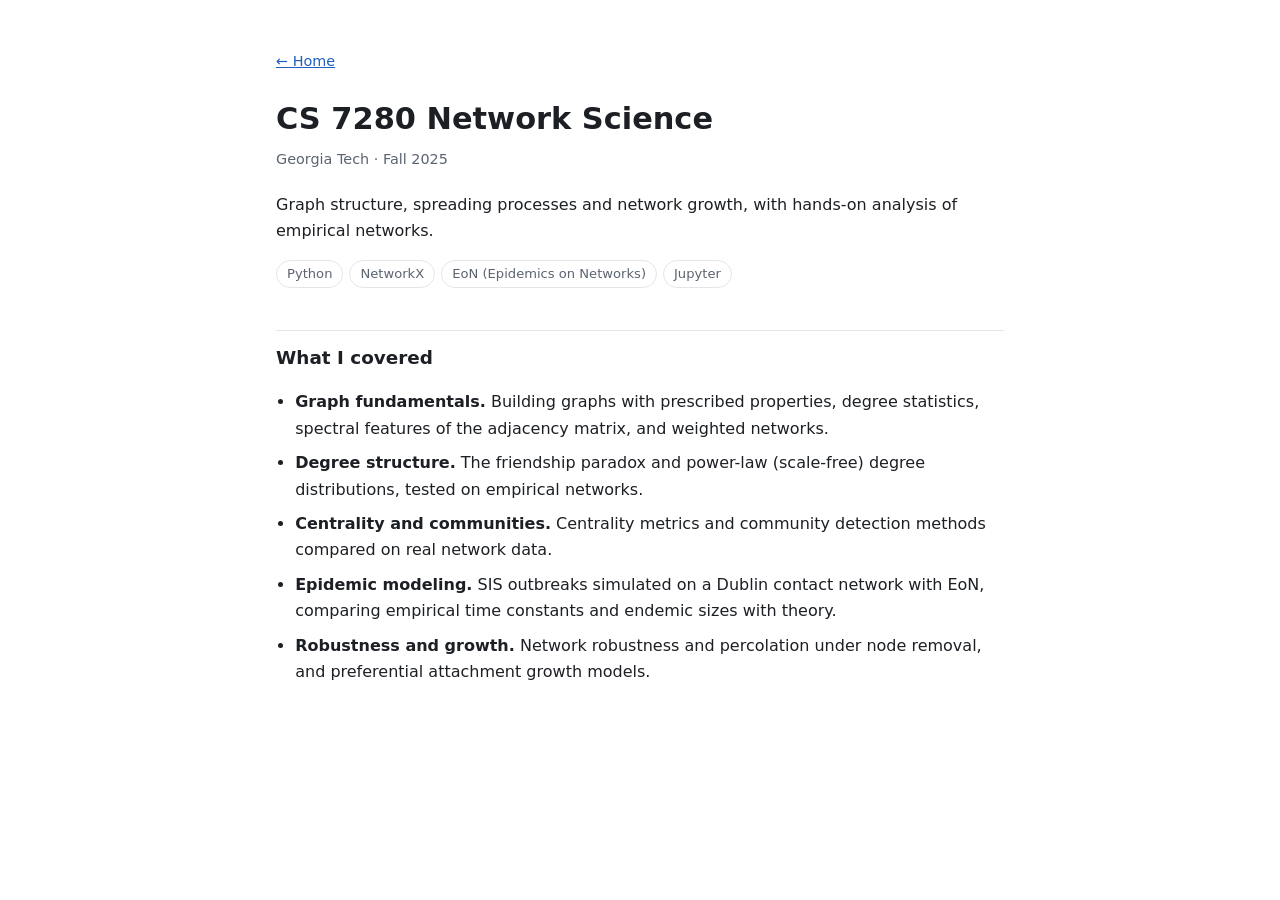
==== coursework/cs7280.html @ 8889e4fe "Add portfolio site" ====
<!doctype html>
<html lang="en"><head><meta charset="utf-8"><meta name="viewport" content="width=device-width,initial-scale=1">
<meta name="robots" content="noindex,nofollow">
<title>CS 7280 Network Science</title><link rel="stylesheet" href="../style.css"></head>
<body><main><a class="back" href="../index.html">&larr; Home</a>
<h1>CS 7280 Network Science</h1>
<p class="meta">Georgia Tech &middot; Fall 2025</p>
<p>Graph structure, spreading processes and network growth, with hands-on analysis of empirical networks.</p>
<div class="tags"><span>Python</span><span>NetworkX</span><span>EoN (Epidemics on Networks)</span><span>Jupyter</span></div>
<h2>What I covered</h2><ul><li><strong>Graph fundamentals.</strong> Building graphs with prescribed properties, degree statistics, spectral features of the adjacency matrix, and weighted networks.</li><li><strong>Degree structure.</strong> The friendship paradox and power-law (scale-free) degree distributions, tested on empirical networks.</li><li><strong>Centrality and communities.</strong> Centrality metrics and community detection methods compared on real network data.</li><li><strong>Epidemic modeling.</strong> SIS outbreaks simulated on a Dublin contact network with EoN, comparing empirical time constants and endemic sizes with theory.</li><li><strong>Robustness and growth.</strong> Network robustness and percolation under node removal, and preferential attachment growth models.</li></ul></main></body></html>
---- style.css ----
:root{--bg:#fff;--fg:#1c1f24;--muted:#5b6470;--line:#e3e6ea;--accent:#1f5fbf;--card:#f7f8fa}
@media (prefers-color-scheme:dark){:root{--bg:#14171b;--fg:#e8eaed;--muted:#9aa3ae;--line:#2a2f36;--accent:#7aa7ff;--card:#1b1f25}}
*{box-sizing:border-box}
body{margin:0;background:var(--bg);color:var(--fg);font:16px/1.65 system-ui,-apple-system,Segoe UI,Roboto,sans-serif}
main{max-width:760px;margin:0 auto;padding:48px 16px 80px}
a{color:var(--accent)}
h1{font-size:1.9rem;margin:0 0 4px}
h2{font-size:1.15rem;margin:36px 0 8px;padding-top:12px;border-top:1px solid var(--line)}
.sub{color:var(--muted);margin:0 0 28px}
.card{display:block;padding:16px 18px;margin:14px 0;background:var(--card);border:1px solid var(--line);border-radius:10px;text-decoration:none;color:inherit}
.card:hover{border-color:var(--accent)}
.card h3{margin:0 0 4px;font-size:1.05rem;color:var(--accent)}
.card p{margin:0;color:var(--muted);font-size:.95rem}
.meta{color:var(--muted);font-size:.9rem;margin:0 0 20px}
ul{padding-left:1.2rem}li{margin:8px 0}
table{border-collapse:collapse;width:100%;font-size:.95rem;margin:12px 0}
th,td{text-align:left;padding:8px 10px;border-bottom:1px solid var(--line)}
th{color:var(--muted);font-weight:600}
td.n,th.n{text-align:right;font-variant-numeric:tabular-nums}
.tags span{display:inline-block;margin:0 6px 6px 0;padding:2px 10px;border:1px solid var(--line);border-radius:99px;font-size:.82rem;color:var(--muted)}
.back{display:inline-block;margin-bottom:20px;font-size:.9rem}
@media (max-width:480px){main{padding-top:28px}}
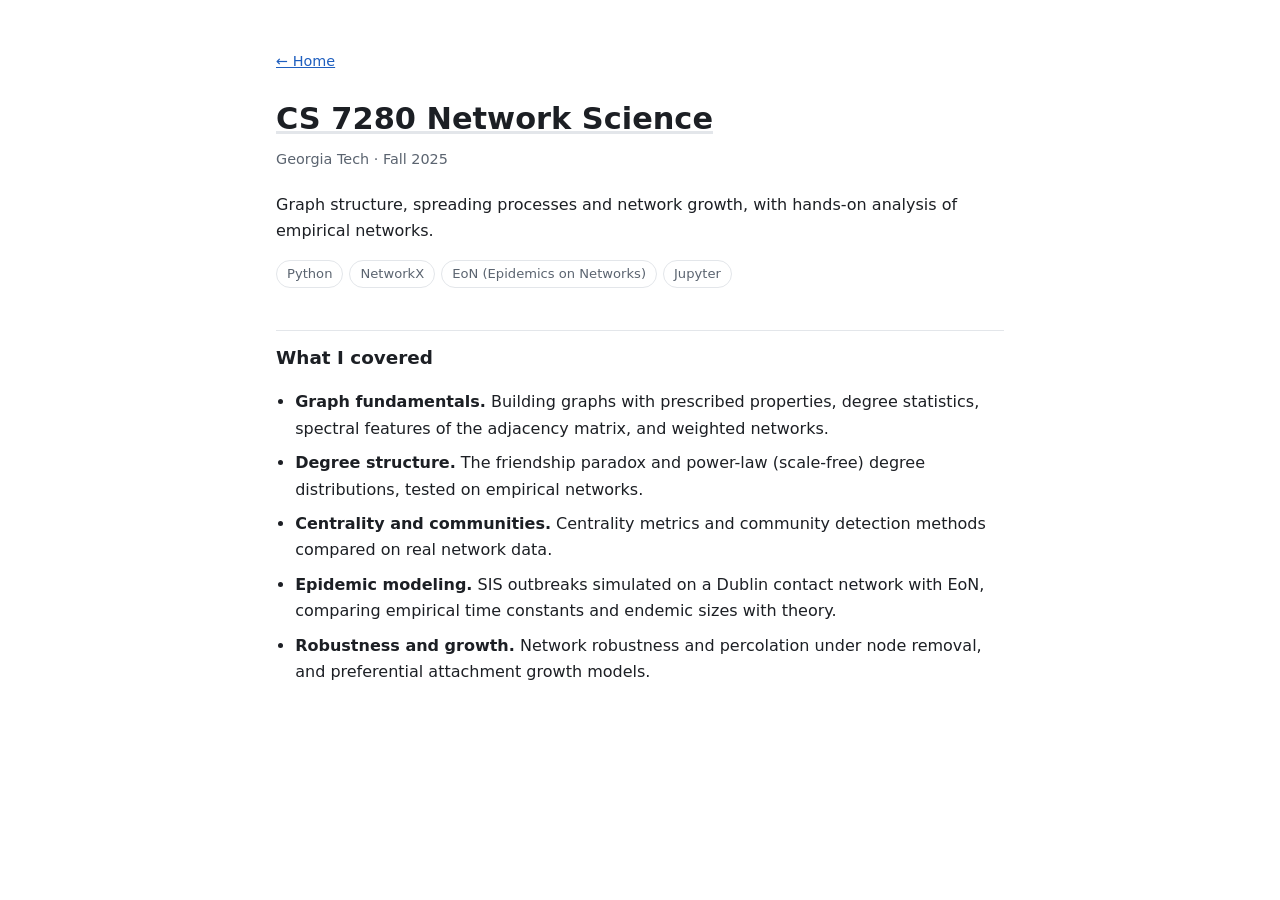
==== commit 159c0f0d: "Add syllabi links" ====
--- a/coursework/cs7280.html
+++ b/coursework/cs7280.html
@@ -3,7 +3,7 @@
 <meta name="robots" content="noindex,nofollow">
 <title>CS 7280 Network Science</title><link rel="stylesheet" href="../style.css"></head>
 <body><main><a class="back" href="../index.html">&larr; Home</a>
-<h1>CS 7280 Network Science</h1>
+<h1><a href="https://omscs.gatech.edu/index%2Ephp/cs-7280-network-science">CS 7280 Network Science</a></h1>
 <p class="meta">Georgia Tech &middot; Fall 2025</p>
 <p>Graph structure, spreading processes and network growth, with hands-on analysis of empirical networks.</p>
 <div class="tags"><span>Python</span><span>NetworkX</span><span>EoN (Epidemics on Networks)</span><span>Jupyter</span></div>
--- a/style.css
+++ b/style.css
@@ -9,6 +9,9 @@
 .sub{color:var(--muted);margin:0 0 28px}
 .card{display:block;padding:16px 18px;margin:14px 0;background:var(--card);border:1px solid var(--line);border-radius:10px;text-decoration:none;color:inherit}
 .card:hover{border-color:var(--accent)}
+.card h3 a{text-decoration:none}
+.card h3 a:hover{text-decoration:underline}
+h1 a{color:inherit;text-decoration-color:var(--line)}
 .card h3{margin:0 0 4px;font-size:1.05rem;color:var(--accent)}
 .card p{margin:0;color:var(--muted);font-size:.95rem}
 .meta{color:var(--muted);font-size:.9rem;margin:0 0 20px}
